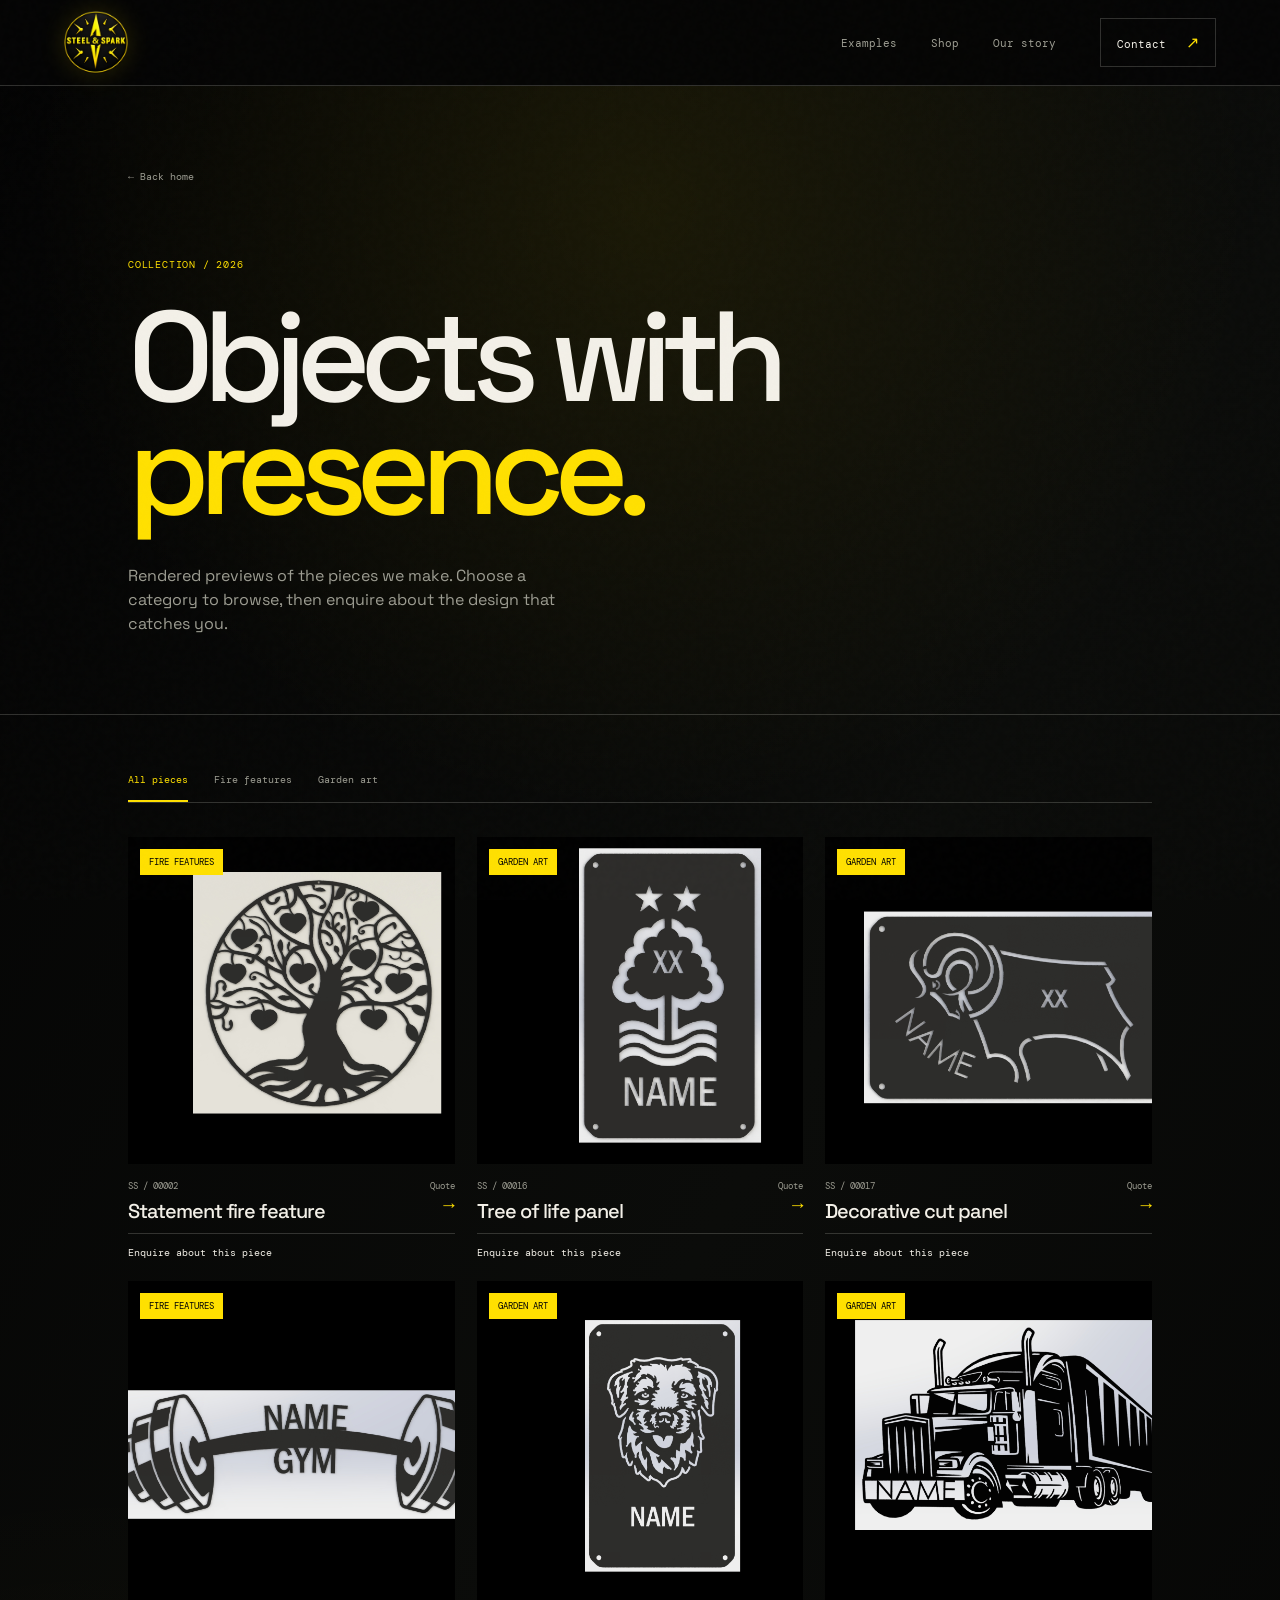
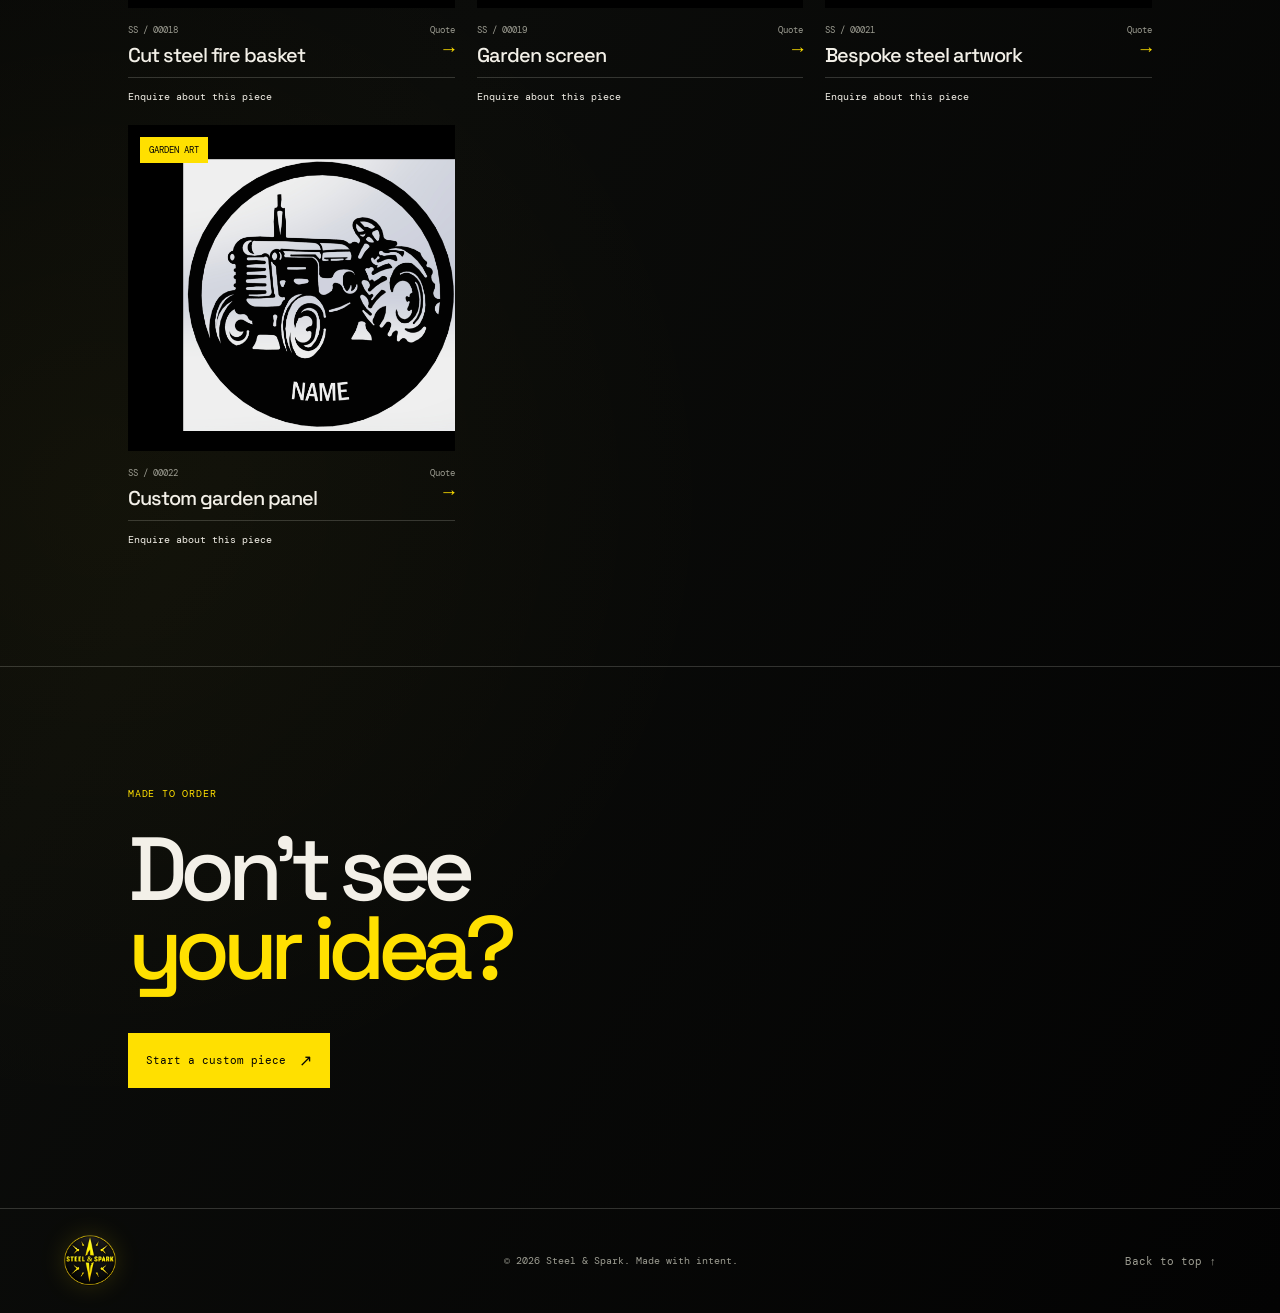
==== collection.html @ 9e2d5901 "Create dedicated collection catalogue page" ====
<!doctype html>
<html lang="en">
  <head>
    <meta charset="UTF-8" />
    <meta name="viewport" content="width=device-width, initial-scale=1.0" />
    <meta name="description" content="Browse the Steel & Spark collection of corten steel artwork and garden features." />
    <title>Collection | Steel & Spark</title>
    <link rel="preconnect" href="https://fonts.googleapis.com" />
    <link rel="preconnect" href="https://fonts.gstatic.com" crossorigin />
    <link href="https://fonts.googleapis.com/css2?family=DM+Mono:wght@400;500&family=Space+Grotesk:wght@400;500;600;700&display=swap" rel="stylesheet" />
    <link rel="stylesheet" href="styles.css" />
  </head>
  <body class="catalogue-page">
    <header class="site-header"><a class="brand" href="index.html" aria-label="Steel and Spark home"><img src="assets/logo.png" alt="Steel and Spark" /></a><nav class="nav-links" aria-label="Main navigation"><a href="index.html#examples">Examples</a><a href="collection.html" aria-current="page">Shop</a><a href="index.html#story">Our story</a></nav><a class="header-cta" href="index.html#contact">Contact <span>↗</span></a></header>
    <main>
      <section class="catalogue-intro section-pad"><a class="back-link" href="index.html">← Back home</a><p class="eyebrow">Collection / 2026</p><h1>Objects with<br /><em>presence.</em></h1><p>Rendered previews of the pieces we make. Choose a category to browse, then enquire about the design that catches you.</p></section>
      <section class="catalogue-products section-pad"><div class="shop-tabs" role="tablist" aria-label="Product categories"><button class="shop-tab active" data-filter="all" role="tab" aria-selected="true">All pieces</button><button class="shop-tab" data-filter="fire" role="tab" aria-selected="false">Fire features</button><button class="shop-tab" data-filter="art" role="tab" aria-selected="false">Garden art</button></div><div class="product-grid"><article class="product-card" data-category="fire"><div class="product-image"><img src="assets/rendered/SS00002.JPG" alt="Rendered corten steel fire feature" /><span class="product-tag">Fire features</span></div><div class="product-meta"><div><p class="mono">SS / 00002</p><h2>Statement fire feature</h2></div><div class="product-price">Quote<br /><span>→</span></div></div><a class="product-link" href="mailto:hello@steelnspark.co.uk?subject=Statement%20fire%20feature">Enquire about this piece</a></article><article class="product-card" data-category="art"><div class="product-image"><img src="assets/rendered/SS00016.JPG" alt="Rendered personalised garden artwork" /><span class="product-tag">Garden art</span></div><div class="product-meta"><div><p class="mono">SS / 00016</p><h2>Tree of life panel</h2></div><div class="product-price">Quote<br /><span>→</span></div></div><a class="product-link" href="mailto:hello@steelnspark.co.uk?subject=Tree%20of%20life%20panel">Enquire about this piece</a></article><article class="product-card" data-category="art"><div class="product-image"><img src="assets/rendered/SS00017.JPG" alt="Rendered decorative steel garden panel" /><span class="product-tag">Garden art</span></div><div class="product-meta"><div><p class="mono">SS / 00017</p><h2>Decorative cut panel</h2></div><div class="product-price">Quote<br /><span>→</span></div></div><a class="product-link" href="mailto:hello@steelnspark.co.uk?subject=Decorative%20cut%20panel">Enquire about this piece</a></article><article class="product-card" data-category="fire"><div class="product-image"><img src="assets/rendered/SS00018.JPG" alt="Rendered steel fire basket" /><span class="product-tag">Fire features</span></div><div class="product-meta"><div><p class="mono">SS / 00018</p><h2>Cut steel fire basket</h2></div><div class="product-price">Quote<br /><span>→</span></div></div><a class="product-link" href="mailto:hello@steelnspark.co.uk?subject=Cut%20steel%20fire%20basket">Enquire about this piece</a></article><article class="product-card" data-category="art"><div class="product-image"><img src="assets/rendered/SS00019.JPG" alt="Rendered steel garden screen" /><span class="product-tag">Garden art</span></div><div class="product-meta"><div><p class="mono">SS / 00019</p><h2>Garden screen</h2></div><div class="product-price">Quote<br /><span>→</span></div></div><a class="product-link" href="mailto:hello@steelnspark.co.uk?subject=Garden%20screen">Enquire about this piece</a></article><article class="product-card" data-category="art"><div class="product-image"><img src="assets/rendered/SS00021.JPG" alt="Rendered bespoke steel artwork" /><span class="product-tag">Garden art</span></div><div class="product-meta"><div><p class="mono">SS / 00021</p><h2>Bespoke steel artwork</h2></div><div class="product-price">Quote<br /><span>→</span></div></div><a class="product-link" href="mailto:hello@steelnspark.co.uk?subject=Bespoke%20steel%20artwork">Enquire about this piece</a></article><article class="product-card" data-category="art"><div class="product-image"><img src="assets/rendered/SS00022.JPG" alt="Rendered bespoke corten steel artwork" /><span class="product-tag">Garden art</span></div><div class="product-meta"><div><p class="mono">SS / 00022</p><h2>Custom garden panel</h2></div><div class="product-price">Quote<br /><span>→</span></div></div><a class="product-link" href="mailto:hello@steelnspark.co.uk?subject=Custom%20garden%20panel">Enquire about this piece</a></article></div></section>
      <section class="catalogue-note section-pad"><p class="eyebrow">Made to order</p><h2>Don’t see<br /><em>your idea?</em></h2><a class="button button-primary" href="index.html#contact">Start a custom piece <span>↗</span></a></section>
    </main>
    <footer class="site-footer"><a class="brand" href="index.html"><img src="assets/logo.png" alt="Steel and Spark" /></a><p>© 2026 Steel & Spark. Made with intent.</p><a href="#top">Back to top ↑</a></footer>
    <script src="script.js"></script>
  </body>
</html>
---- styles.css ----
:root {
  --ink: #050505;
  --panel: #10110e;
  --paper: #f3f0e8;
  --muted: #9d9d92;
  --yellow: #ffe000;
  --line: rgba(243, 240, 232, .18);
  --mono: "DM Mono", monospace;
  --sans: "Space Grotesk", sans-serif;
}

* { box-sizing: border-box; }
html { scroll-behavior: smooth; }
body { background: radial-gradient(circle at 50% 7%, rgba(255, 224, 0, .08), transparent 22%), radial-gradient(circle at 8% 72%, rgba(255, 224, 0, .035), transparent 26%), linear-gradient(120deg, #030303 0%, #0b0c0a 48%, #030303 100%); color: var(--paper); font-family: var(--sans); margin: 0; overflow-x: hidden; position: relative; }
body::before { background-image: url("data:image/svg+xml,%3Csvg viewBox='0 0 180 180' xmlns='http://www.w3.org/2000/svg'%3E%3Cfilter id='grain'%3E%3CfeTurbulence type='fractalNoise' baseFrequency='.8' numOctaves='3' stitchTiles='stitch'/%3E%3C/filter%3E%3Crect width='100%25' height='100%25' filter='url(%23grain)' opacity='.3'/%3E%3C/svg%3E"); content: ""; inset: 0; opacity: .055; pointer-events: none; position: fixed; z-index: 5; }
a { color: inherit; }
.site-header { align-items: center; background: rgba(5, 5, 5, .94); border-bottom: 1px solid var(--line); display: flex; height: 86px; justify-content: space-between; padding: 0 5vw; position: relative; z-index: 3; }
.brand { align-items: center; display: flex; flex: 0 0 auto; }
.brand img { display: block; filter: drop-shadow(0 0 12px rgba(255, 224, 0, .14)); height: 64px; object-fit: contain; width: 64px; }
.nav-links { display: flex; gap: 34px; margin-left: auto; margin-right: 44px; }
.nav-links a, .header-cta, .text-link, .site-footer a { font-family: var(--mono); font-size: 11px; text-decoration: none; }
.nav-links a, .site-footer a { color: var(--muted); transition: color .2s; }
.nav-links a:hover, .site-footer a:hover { color: var(--yellow); }
.header-cta { border: 1px solid var(--line); padding: 13px 16px; }
.header-cta span, .button span { color: var(--yellow); font-size: 16px; margin-left: 13px; }
.section-pad { padding-left: 10vw; padding-right: 10vw; }
.hero { align-items: center; display: grid; gap: 6vw; grid-template-columns: minmax(0, 1fr) minmax(0, 1fr); min-height: 690px; padding-bottom: 80px; padding-top: 80px; }
.eyebrow { color: var(--yellow); font-family: var(--mono); font-size: 10px; letter-spacing: .08em; margin: 0 0 30px; text-transform: uppercase; }
.status-dot { background: var(--yellow); border-radius: 50%; display: inline-block; height: 7px; margin-right: 8px; width: 7px; }
h1, h2 { font-size: clamp(54px, 7.2vw, 106px); font-weight: 500; letter-spacing: -.085em; line-height: .88; margin: 0; }
h1 em, h2 em { color: var(--yellow); font-style: normal; }
.hero-intro { color: var(--muted); font-size: 17px; line-height: 1.5; margin: 38px 0 36px; max-width: 420px; }
.hero-actions { align-items: center; display: flex; flex-wrap: wrap; gap: 26px; }
.button { align-items: center; display: inline-flex; font-family: var(--mono); font-size: 11px; padding: 17px 18px; text-decoration: none; }
.button-primary { background: var(--yellow); color: var(--ink); }
.button-primary span { color: var(--ink); }
.text-link { border-bottom: 1px solid var(--line); padding-bottom: 7px; }
.text-link span { color: var(--yellow); font-size: 15px; margin-left: 12px; }
.hero-art { align-items: center; background: radial-gradient(circle, rgba(255, 224, 0, .16), transparent 48%); display: flex; justify-content: center; min-height: 480px; position: relative; }
.hero-art::before { border: 1px solid rgba(255, 224, 0, .42); border-radius: 50%; content: ""; height: 88%; position: absolute; transform: rotate(-22deg); width: 62%; }
.hero-rays { background: repeating-conic-gradient(from 0deg, rgba(255, 224, 0, .5) 0deg 1deg, transparent 1deg 20deg); height: min(480px, 90%); mask: radial-gradient(circle, transparent 0 43%, #000 44% 46%, transparent 47%); position: absolute; width: min(480px, 90%); }
.hero-art img { filter: drop-shadow(0 0 28px rgba(255, 224, 0, .28)); max-width: min(350px, 72%); position: relative; z-index: 1; }
.hero-art-caption { bottom: 5%; color: var(--muted); font-family: var(--mono); font-size: 9px; line-height: 1.7; position: absolute; right: 8%; text-align: right; }
.hero-art-caption span { color: var(--yellow); }
.ticker { border-bottom: 1px solid var(--line); border-top: 1px solid var(--line); color: var(--muted); font-family: var(--mono); font-size: 11px; letter-spacing: .15em; overflow: hidden; padding: 18px 0; white-space: nowrap; }
.ticker div { animation: marquee 28s linear infinite; }
.ticker span { color: var(--yellow); margin: 0 34px; }
@keyframes marquee { to { transform: translateX(-30%); } }
.examples, .shop { padding-bottom: 120px; padding-top: 120px; }
.section-heading { align-items: end; display: flex; justify-content: space-between; margin-bottom: 58px; }
.section-heading h2, .story h2, .contact h2 { font-size: clamp(46px, 5.7vw, 78px); }
.section-note { color: var(--muted); font-size: 14px; line-height: 1.5; margin: 0; max-width: 270px; }
.example-grid { display: grid; gap: 18px; grid-template-columns: repeat(4, 1fr); }
.example { margin: 0; min-width: 0; }
.example-wide { grid-column: span 2; }
.example img { aspect-ratio: 1 / 1; display: block; filter: saturate(.78); object-fit: cover; transition: filter .3s, transform .3s; width: 100%; }
.example-wide img { aspect-ratio: 2 / 1; }
.example:hover img { filter: saturate(1); transform: scale(.99); }
.example figcaption { color: var(--muted); font-family: var(--mono); font-size: 10px; padding-top: 12px; }
.example figcaption span { color: var(--yellow); margin-right: 10px; }
.shop { background: var(--panel); }
.shop-tabs { border-bottom: 1px solid var(--line); display: flex; gap: 26px; margin-bottom: 34px; }
.shop-tab { background: none; border: 0; border-bottom: 2px solid transparent; color: var(--muted); cursor: pointer; font-family: var(--mono); font-size: 10px; padding: 0 0 14px; }
.shop-tab.active, .shop-tab:hover { border-color: var(--yellow); color: var(--yellow); }
.product-grid { display: grid; gap: 22px; grid-template-columns: repeat(3, 1fr); }
.product-card { min-width: 0; }
.product-card[hidden] { display: none; }
.product-image { background: #24251f; position: relative; }
.product-image img { aspect-ratio: 1 / 1; display: block; object-fit: cover; width: 100%; }
.product-tag { background: var(--yellow); color: var(--ink); font-family: var(--mono); font-size: 9px; left: 12px; padding: 7px 9px; position: absolute; text-transform: uppercase; top: 12px; }
.product-meta { align-items: start; display: flex; justify-content: space-between; padding: 16px 0 12px; }
.mono { color: var(--muted); font-family: var(--mono); font-size: 9px; margin: 0 0 9px; }
.product-meta h3 { font-size: 20px; font-weight: 500; letter-spacing: -.05em; margin: 0; }
.product-price { color: var(--muted); font-family: var(--mono); font-size: 9px; text-align: right; }
.product-price span { color: var(--yellow); font-size: 19px; }
.product-link { border-top: 1px solid var(--line); display: block; font-family: var(--mono); font-size: 10px; padding-top: 12px; text-decoration: none; }
.product-link:hover { color: var(--yellow); }
.story { background: var(--ink); border-top: 1px solid var(--line); display: grid; gap: 10vw; grid-template-columns: 1fr 1fr; padding-bottom: 120px; padding-top: 120px; }
.story-copy { align-self: end; max-width: 410px; }
.story-copy > p:first-child { font-size: 21px; letter-spacing: -.03em; line-height: 1.35; margin: 0 0 44px; }
.story-copy .mono { line-height: 2; }
.rule { border-top: 1px solid var(--line); margin-bottom: 24px; }
.contact { align-items: end; border-top: 1px solid var(--line); display: flex; justify-content: space-between; min-height: 520px; padding-bottom: 90px; padding-top: 110px; }
.contact-inner .eyebrow { margin-bottom: 40px; }
.contact h2 { margin-bottom: 46px; }
.button-light { border: 1px solid var(--line); }
.contact-stamp { border: 1px solid var(--yellow); color: var(--yellow); font-family: var(--mono); font-size: 11px; line-height: 1.1; padding: 15px 18px; }
.site-footer { align-items: center; border-top: 1px solid var(--line); display: flex; justify-content: space-between; padding: 26px 5vw; }
.site-footer .brand img { height: 52px; width: 52px; }
.site-footer p { color: var(--muted); font-family: var(--mono); font-size: 10px; }
@media (max-width: 760px) {
  .site-header { height: 76px; padding: 0 7vw; }
  .brand img { height: 58px; width: 58px; }
  .nav-links { gap: 15px; margin-right: 18px; }
  .nav-links a { font-size: 9px; }
  .header-cta { font-size: 9px; padding: 10px; }
  .section-pad { padding-left: 7vw; padding-right: 7vw; }
  .hero { display: block; min-height: 0; padding-bottom: 70px; padding-top: 72px; }
  .hero h1 { font-size: 64px; }
  .hero-art { margin-top: 50px; min-height: 360px; }
  .examples, .shop { padding-bottom: 82px; padding-top: 82px; }
  .section-heading { align-items: start; display: block; margin-bottom: 42px; }
  .section-note { margin-top: 24px; }
  .example-grid { grid-template-columns: repeat(2, 1fr); }
  .example-wide { grid-column: span 2; }
  .product-grid { grid-template-columns: repeat(2, 1fr); }
  .story { display: block; padding-bottom: 82px; padding-top: 82px; }
  .story-copy { margin-top: 54px; }
  .contact { align-items: start; display: block; min-height: 490px; padding-bottom: 70px; padding-top: 82px; }
  .contact-stamp { display: inline-block; margin-top: 70px; }
  .site-footer { align-items: start; display: grid; gap: 17px; }
  .site-footer p { order: 3; }
}
@media (max-width: 480px) {
  .nav-links { display: none; }
  .header-cta { margin-left: auto; }
  .hero h1 { font-size: 56px; }
  .hero-actions { align-items: start; flex-direction: column; }
  .example-grid, .product-grid { grid-template-columns: 1fr; }
  .example-wide { grid-column: auto; }
  .example img, .example-wide img { aspect-ratio: 4 / 3; }
  .shop-tabs { gap: 17px; overflow-x: auto; }
  .shop-tab { white-space: nowrap; }
}

.catalogue-intro { border-bottom: 1px solid var(--line); padding-bottom: 78px; padding-top: 78px; }
.back-link { color: var(--muted); display: inline-block; font-family: var(--mono); font-size: 10px; margin-bottom: 75px; text-decoration: none; }
.back-link:hover { color: var(--yellow); }
.catalogue-intro h1 { font-size: clamp(64px, 10vw, 136px); }
.catalogue-intro > p:last-child { color: var(--muted); font-size: 16px; line-height: 1.5; margin: 38px 0 0; max-width: 430px; }
.catalogue-products { padding-bottom: 120px; padding-top: 58px; }
.catalogue-products .product-grid { grid-template-columns: repeat(3, 1fr); }
.catalogue-products .product-meta h2 { font-size: 20px; font-weight: 500; letter-spacing: -.05em; line-height: 1; }
.catalogue-note { border-top: 1px solid var(--line); padding-bottom: 120px; padding-top: 120px; }
.catalogue-note h2 { font-size: clamp(54px, 7vw, 96px); margin-bottom: 45px; }
@media (max-width: 760px) { .catalogue-intro { padding-bottom: 62px; padding-top: 62px; } .back-link { margin-bottom: 55px; } .catalogue-products .product-grid { grid-template-columns: repeat(2, 1fr); } }
@media (max-width: 480px) { .catalogue-products .product-grid { grid-template-columns: 1fr; } }
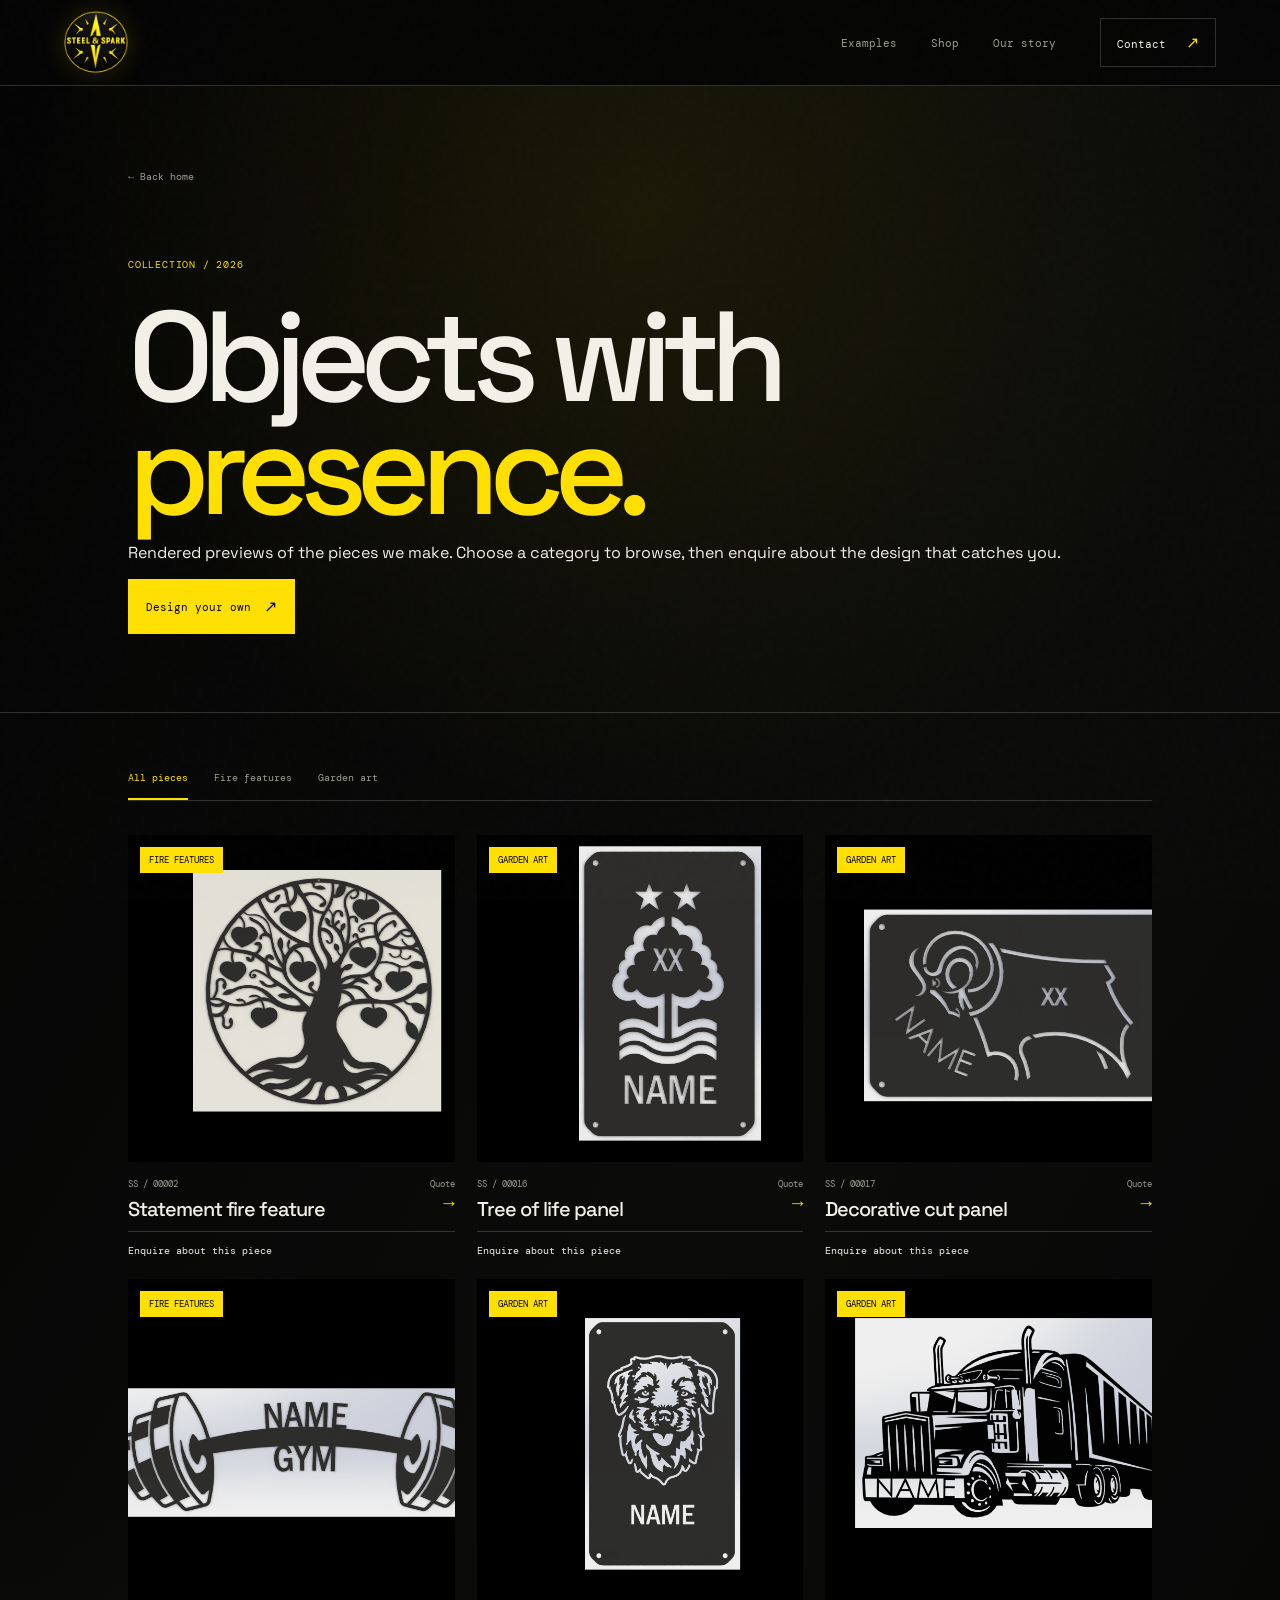
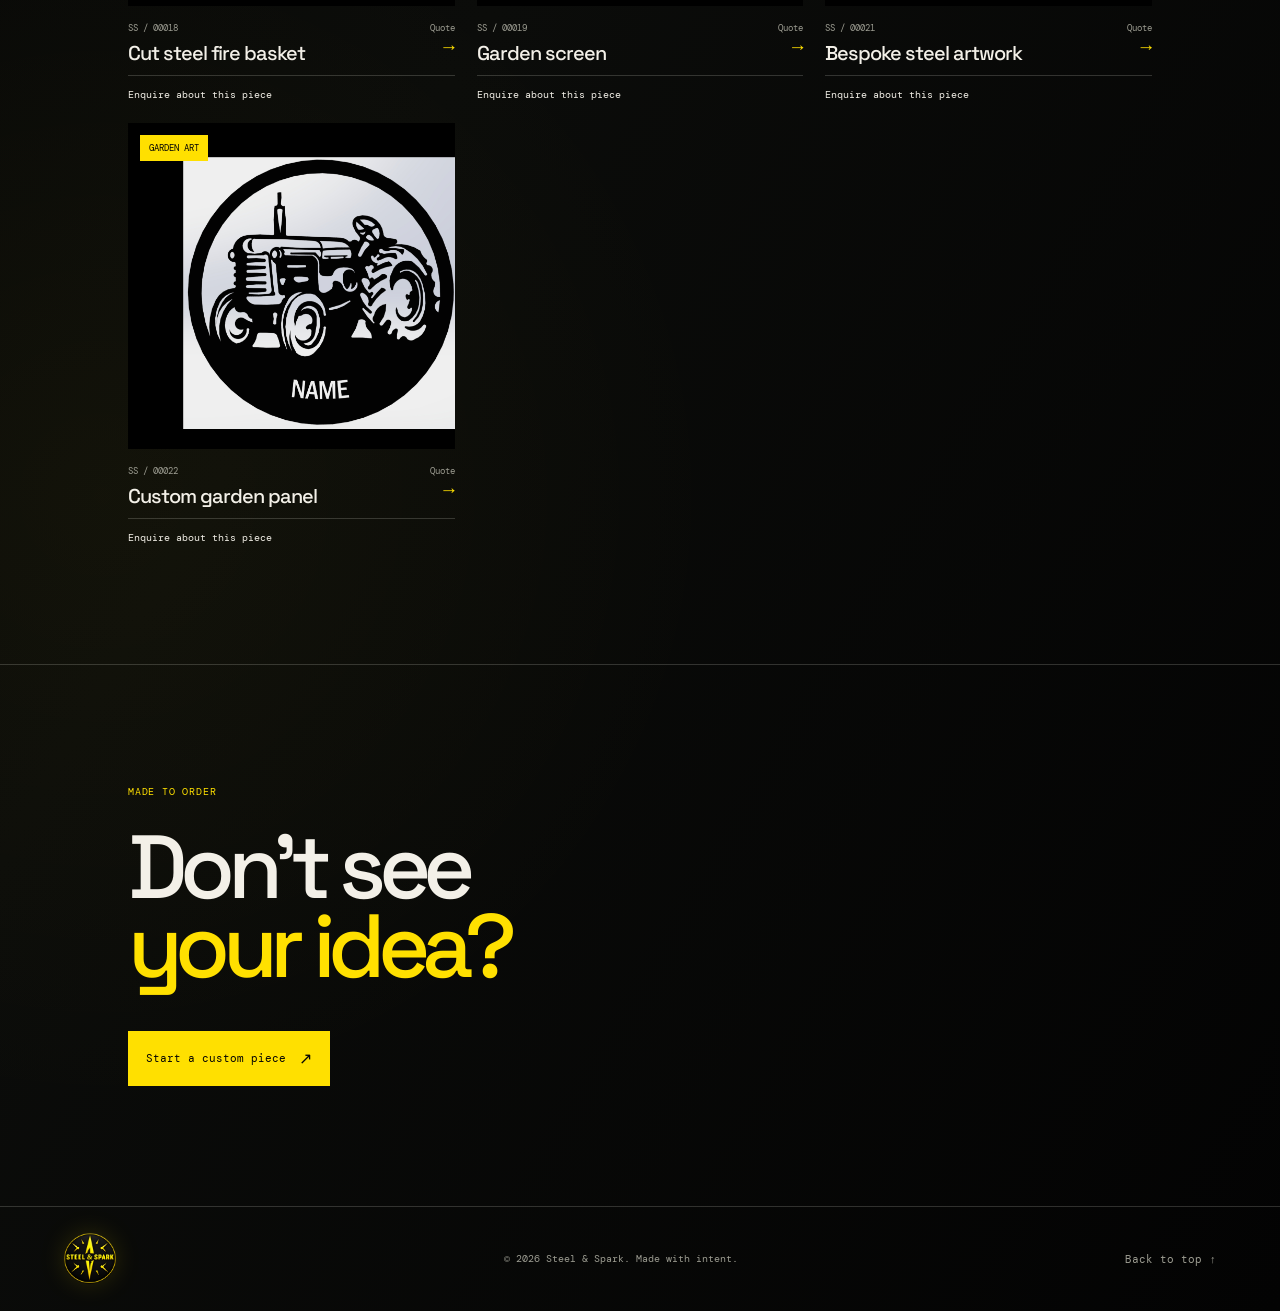
==== commit aa8d7566: "Add custom design sketch studio" ====
--- a/collection.html
+++ b/collection.html
@@ -13,7 +13,7 @@
   <body class="catalogue-page">
     <header class="site-header"><a class="brand" href="index.html" aria-label="Steel and Spark home"><img src="assets/logo.png" alt="Steel and Spark" /></a><nav class="nav-links" aria-label="Main navigation"><a href="index.html#examples">Examples</a><a href="collection.html" aria-current="page">Shop</a><a href="index.html#story">Our story</a></nav><a class="header-cta" href="index.html#contact">Contact <span>↗</span></a></header>
     <main>
-      <section class="catalogue-intro section-pad"><a class="back-link" href="index.html">← Back home</a><p class="eyebrow">Collection / 2026</p><h1>Objects with<br /><em>presence.</em></h1><p>Rendered previews of the pieces we make. Choose a category to browse, then enquire about the design that catches you.</p></section>
+      <section class="catalogue-intro section-pad"><a class="back-link" href="index.html">← Back home</a><p class="eyebrow">Collection / 2026</p><h1>Objects with<br /><em>presence.</em></h1><p>Rendered previews of the pieces we make. Choose a category to browse, then enquire about the design that catches you.</p><a class="button button-primary catalogue-designer-link" href="designer.html">Design your own <span>↗</span></a></section>
       <section class="catalogue-products section-pad"><div class="shop-tabs" role="tablist" aria-label="Product categories"><button class="shop-tab active" data-filter="all" role="tab" aria-selected="true">All pieces</button><button class="shop-tab" data-filter="fire" role="tab" aria-selected="false">Fire features</button><button class="shop-tab" data-filter="art" role="tab" aria-selected="false">Garden art</button></div><div class="product-grid"><article class="product-card" data-category="fire"><div class="product-image"><img src="assets/rendered/SS00002.JPG" alt="Rendered corten steel fire feature" /><span class="product-tag">Fire features</span></div><div class="product-meta"><div><p class="mono">SS / 00002</p><h2>Statement fire feature</h2></div><div class="product-price">Quote<br /><span>→</span></div></div><a class="product-link" href="mailto:hello@steelnspark.co.uk?subject=Statement%20fire%20feature">Enquire about this piece</a></article><article class="product-card" data-category="art"><div class="product-image"><img src="assets/rendered/SS00016.JPG" alt="Rendered personalised garden artwork" /><span class="product-tag">Garden art</span></div><div class="product-meta"><div><p class="mono">SS / 00016</p><h2>Tree of life panel</h2></div><div class="product-price">Quote<br /><span>→</span></div></div><a class="product-link" href="mailto:hello@steelnspark.co.uk?subject=Tree%20of%20life%20panel">Enquire about this piece</a></article><article class="product-card" data-category="art"><div class="product-image"><img src="assets/rendered/SS00017.JPG" alt="Rendered decorative steel garden panel" /><span class="product-tag">Garden art</span></div><div class="product-meta"><div><p class="mono">SS / 00017</p><h2>Decorative cut panel</h2></div><div class="product-price">Quote<br /><span>→</span></div></div><a class="product-link" href="mailto:hello@steelnspark.co.uk?subject=Decorative%20cut%20panel">Enquire about this piece</a></article><article class="product-card" data-category="fire"><div class="product-image"><img src="assets/rendered/SS00018.JPG" alt="Rendered steel fire basket" /><span class="product-tag">Fire features</span></div><div class="product-meta"><div><p class="mono">SS / 00018</p><h2>Cut steel fire basket</h2></div><div class="product-price">Quote<br /><span>→</span></div></div><a class="product-link" href="mailto:hello@steelnspark.co.uk?subject=Cut%20steel%20fire%20basket">Enquire about this piece</a></article><article class="product-card" data-category="art"><div class="product-image"><img src="assets/rendered/SS00019.JPG" alt="Rendered steel garden screen" /><span class="product-tag">Garden art</span></div><div class="product-meta"><div><p class="mono">SS / 00019</p><h2>Garden screen</h2></div><div class="product-price">Quote<br /><span>→</span></div></div><a class="product-link" href="mailto:hello@steelnspark.co.uk?subject=Garden%20screen">Enquire about this piece</a></article><article class="product-card" data-category="art"><div class="product-image"><img src="assets/rendered/SS00021.JPG" alt="Rendered bespoke steel artwork" /><span class="product-tag">Garden art</span></div><div class="product-meta"><div><p class="mono">SS / 00021</p><h2>Bespoke steel artwork</h2></div><div class="product-price">Quote<br /><span>→</span></div></div><a class="product-link" href="mailto:hello@steelnspark.co.uk?subject=Bespoke%20steel%20artwork">Enquire about this piece</a></article><article class="product-card" data-category="art"><div class="product-image"><img src="assets/rendered/SS00022.JPG" alt="Rendered bespoke corten steel artwork" /><span class="product-tag">Garden art</span></div><div class="product-meta"><div><p class="mono">SS / 00022</p><h2>Custom garden panel</h2></div><div class="product-price">Quote<br /><span>→</span></div></div><a class="product-link" href="mailto:hello@steelnspark.co.uk?subject=Custom%20garden%20panel">Enquire about this piece</a></article></div></section>
       <section class="catalogue-note section-pad"><p class="eyebrow">Made to order</p><h2>Don’t see<br /><em>your idea?</em></h2><a class="button button-primary" href="index.html#contact">Start a custom piece <span>↗</span></a></section>
     </main>
--- a/styles.css
+++ b/styles.css
@@ -75,6 +75,7 @@
 .product-price span { color: var(--yellow); font-size: 19px; }
 .product-link { border-top: 1px solid var(--line); display: block; font-family: var(--mono); font-size: 10px; padding-top: 12px; text-decoration: none; }
 .product-link:hover { color: var(--yellow); }
+.home-page #shop { display: none; }
 .story { background: var(--ink); border-top: 1px solid var(--line); display: grid; gap: 10vw; grid-template-columns: 1fr 1fr; padding-bottom: 120px; padding-top: 120px; }
 .story-copy { align-self: end; max-width: 410px; }
 .story-copy > p:first-child { font-size: 21px; letter-spacing: -.03em; line-height: 1.35; margin: 0 0 44px; }
